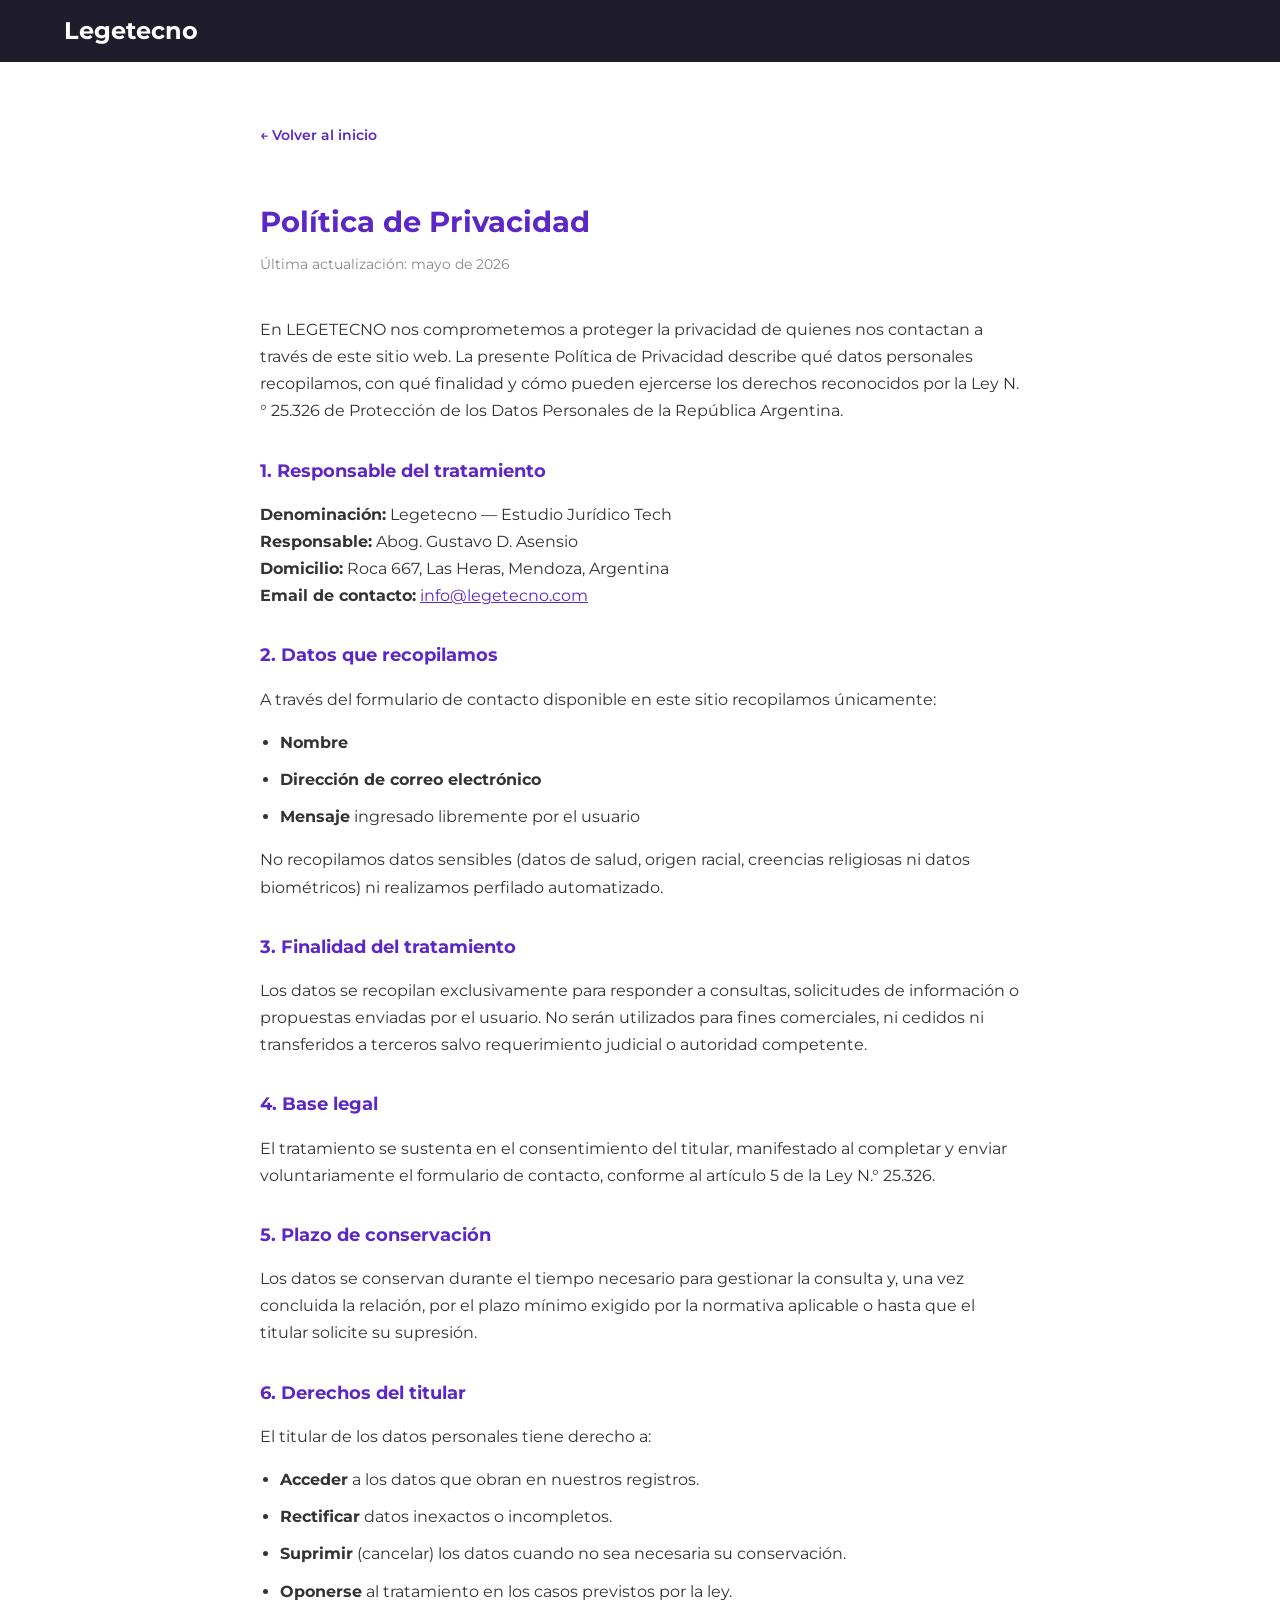
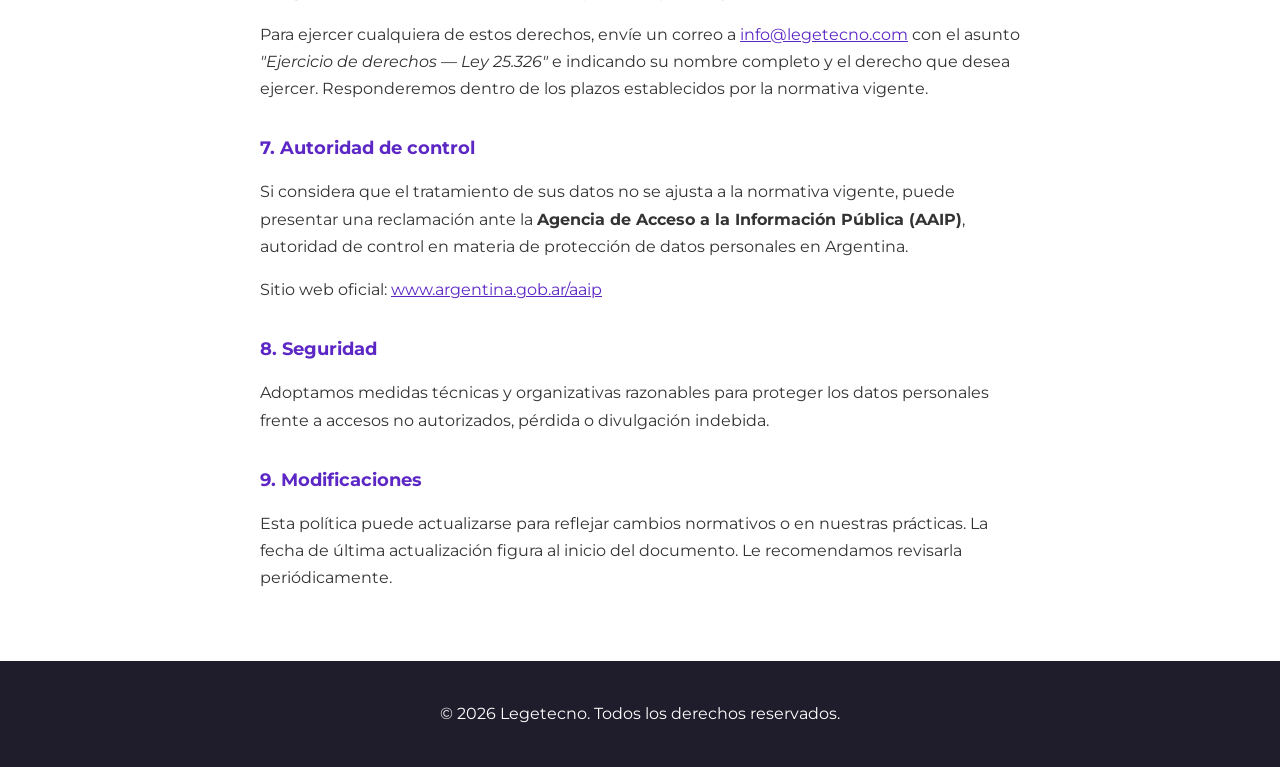
==== privacidad.html @ db590e84 "feat: launch LEGETECNO website Static landing page (HTML/CSS/JS) for LEGETECNO legaltech firm. - Bil" ====
<!DOCTYPE html>
<html lang="es">
<head>
    <meta charset="UTF-8">
    <meta name="viewport" content="width=device-width, initial-scale=1.0">
    <meta name="robots" content="noindex">
    <title>Política de Privacidad — Legetecno</title>
    <link rel="preconnect" href="https://fonts.googleapis.com">
    <link rel="preconnect" href="https://fonts.gstatic.com" crossorigin>
    <link href="https://fonts.googleapis.com/css2?family=Montserrat:wght@400;600;700&display=swap" rel="stylesheet">
    <link rel="stylesheet" href="css/styles.css">
    <style>
        .policy-body {
            max-width: 800px;
            margin: 0 auto;
            padding: 60px 20px;
        }
        .policy-body h1 {
            color: var(--primary-color);
            font-size: 1.8em;
            margin-bottom: 8px;
        }
        .policy-body .policy-date {
            color: #888;
            font-size: 0.9em;
            margin-bottom: 40px;
            display: block;
        }
        .policy-body h2 {
            color: var(--primary-color);
            font-size: 1.1em;
            margin-top: 32px;
            margin-bottom: 8px;
        }
        .policy-body p,
        .policy-body li {
            line-height: 1.7;
            margin-bottom: 10px;
        }
        .policy-body ul {
            padding-left: 20px;
        }
        .policy-body a {
            color: var(--primary-color);
        }
        .back-link {
            display: inline-block;
            margin-bottom: 32px;
            color: var(--accent-color);
            text-decoration: none;
            font-weight: 600;
            font-size: 0.9em;
        }
        .back-link:hover {
            text-decoration: underline;
        }
    </style>
</head>
<body>
    <header>
        <div class="container">
            <div class="logo"><a href="index.html" style="color:inherit;text-decoration:none;">Legetecno</a></div>
        </div>
    </header>

    <main>
        <div class="policy-body">
            <a href="index.html" class="back-link">← Volver al inicio</a>

            <h1>Política de Privacidad</h1>
            <span class="policy-date">Última actualización: mayo de 2026</span>

            <p>En LEGETECNO nos comprometemos a proteger la privacidad de quienes nos contactan a través de este sitio web. La presente Política de Privacidad describe qué datos personales recopilamos, con qué finalidad y cómo pueden ejercerse los derechos reconocidos por la Ley N.° 25.326 de Protección de los Datos Personales de la República Argentina.</p>

            <h2>1. Responsable del tratamiento</h2>
            <p>
                <strong>Denominación:</strong> Legetecno — Estudio Jurídico Tech<br>
                <strong>Responsable:</strong> Abog. Gustavo D. Asensio<br>
                <strong>Domicilio:</strong> Roca 667, Las Heras, Mendoza, Argentina<br>
                <strong>Email de contacto:</strong> <a href="mailto:info@legetecno.com">info@legetecno.com</a>
            </p>

            <h2>2. Datos que recopilamos</h2>
            <p>A través del formulario de contacto disponible en este sitio recopilamos únicamente:</p>
            <ul>
                <li><strong>Nombre</strong></li>
                <li><strong>Dirección de correo electrónico</strong></li>
                <li><strong>Mensaje</strong> ingresado libremente por el usuario</li>
            </ul>
            <p>No recopilamos datos sensibles (datos de salud, origen racial, creencias religiosas ni datos biométricos) ni realizamos perfilado automatizado.</p>

            <h2>3. Finalidad del tratamiento</h2>
            <p>Los datos se recopilan exclusivamente para responder a consultas, solicitudes de información o propuestas enviadas por el usuario. No serán utilizados para fines comerciales, ni cedidos ni transferidos a terceros salvo requerimiento judicial o autoridad competente.</p>

            <h2>4. Base legal</h2>
            <p>El tratamiento se sustenta en el consentimiento del titular, manifestado al completar y enviar voluntariamente el formulario de contacto, conforme al artículo 5 de la Ley N.° 25.326.</p>

            <h2>5. Plazo de conservación</h2>
            <p>Los datos se conservan durante el tiempo necesario para gestionar la consulta y, una vez concluida la relación, por el plazo mínimo exigido por la normativa aplicable o hasta que el titular solicite su supresión.</p>

            <h2>6. Derechos del titular</h2>
            <p>El titular de los datos personales tiene derecho a:</p>
            <ul>
                <li><strong>Acceder</strong> a los datos que obran en nuestros registros.</li>
                <li><strong>Rectificar</strong> datos inexactos o incompletos.</li>
                <li><strong>Suprimir</strong> (cancelar) los datos cuando no sea necesaria su conservación.</li>
                <li><strong>Oponerse</strong> al tratamiento en los casos previstos por la ley.</li>
            </ul>
            <p>Para ejercer cualquiera de estos derechos, envíe un correo a <a href="mailto:info@legetecno.com">info@legetecno.com</a> con el asunto <em>"Ejercicio de derechos — Ley 25.326"</em> e indicando su nombre completo y el derecho que desea ejercer. Responderemos dentro de los plazos establecidos por la normativa vigente.</p>

            <h2>7. Autoridad de control</h2>
            <p>Si considera que el tratamiento de sus datos no se ajusta a la normativa vigente, puede presentar una reclamación ante la <strong>Agencia de Acceso a la Información Pública (AAIP)</strong>, autoridad de control en materia de protección de datos personales en Argentina.</p>
            <p>Sitio web oficial: <a href="https://www.argentina.gob.ar/aaip" target="_blank" rel="noopener noreferrer">www.argentina.gob.ar/aaip</a></p>

            <h2>8. Seguridad</h2>
            <p>Adoptamos medidas técnicas y organizativas razonables para proteger los datos personales frente a accesos no autorizados, pérdida o divulgación indebida.</p>

            <h2>9. Modificaciones</h2>
            <p>Esta política puede actualizarse para reflejar cambios normativos o en nuestras prácticas. La fecha de última actualización figura al inicio del documento. Le recomendamos revisarla periódicamente.</p>
        </div>
    </main>

    <footer class="footer">
        <div class="container">
            <p>© 2026 Legetecno. Todos los derechos reservados.</p>
        </div>
    </footer>
</body>
</html>
---- css/styles.css ----
/* Root variables */
:root {
    --primary-color: #5c27c5;
    --secondary-color: #1f1d2b;
    --accent-color: #00bfa5;
    --accent-hover: #009e8d;
    --light-bg: #f7f8fa;
    --text-color: #333333;
    --white: #ffffff;
    --error-color: #e53935;
    --success-color: #2e7d32;
}

/* Base */
*, *::before, *::after {
    box-sizing: border-box;
}

body {
    font-family: 'Montserrat', sans-serif;
    margin: 0;
    color: var(--text-color);
    background-color: var(--white);
    line-height: 1.6;
}

.container {
    width: 90%;
    max-width: 1200px;
    margin: 0 auto;
}

/* Header */
header {
    background-color: var(--secondary-color);
    color: var(--white);
    padding: 12px 0;
    position: sticky;
    top: 0;
    z-index: 1000;
}

header .container {
    display: flex;
    flex-wrap: wrap;
    align-items: center;
    justify-content: space-between;
    gap: 8px;
}

.logo {
    font-size: 1.5em;
    font-weight: 700;
    white-space: nowrap;
}

nav {
    flex: 1;
    min-width: 0;
}

nav ul {
    list-style: none;
    display: flex;
    gap: 20px;
    margin: 0;
    padding: 0;
    justify-content: center;
}

nav ul li a {
    color: var(--white);
    text-decoration: none;
    font-weight: 500;
    transition: color 0.3s ease;
    white-space: nowrap;
}

nav ul li a:hover,
nav ul li a:focus {
    color: var(--accent-color);
    outline: none;
}

.header-actions {
    display: flex;
    align-items: center;
    gap: 10px;
}

.lang-btn {
    background-color: var(--accent-color);
    color: var(--white);
    border: none;
    padding: 6px 14px;
    border-radius: 3px;
    cursor: pointer;
    font-weight: 600;
    font-family: 'Montserrat', sans-serif;
    font-size: 0.85em;
    transition: background-color 0.3s ease;
    white-space: nowrap;
}

.lang-btn:hover {
    background-color: var(--accent-hover);
}

/* Hamburger */
.hamburger {
    display: none;
    flex-direction: column;
    justify-content: center;
    gap: 5px;
    background: none;
    border: none;
    cursor: pointer;
    padding: 4px;
    width: 36px;
    height: 36px;
}

.hamburger span {
    display: block;
    height: 2px;
    background-color: var(--white);
    border-radius: 2px;
    transition: transform 0.3s ease, opacity 0.3s ease;
}

.hamburger.active span:nth-child(1) {
    transform: translateY(7px) rotate(45deg);
}

.hamburger.active span:nth-child(2) {
    opacity: 0;
}

.hamburger.active span:nth-child(3) {
    transform: translateY(-7px) rotate(-45deg);
}

/* Hero */
.hero-section {
    min-height: 70vh;
    background-image: url('../images/gavel.png');
    background-size: cover;
    background-position: center;
    display: flex;
    align-items: center;
    justify-content: center;
}

.hero-overlay {
    background-color: rgba(0, 0, 0, 0.55);
    color: var(--white);
    padding: 60px 20px;
    text-align: center;
    width: 100%;
}

.hero-section h1 {
    font-size: 2.5em;
    margin-bottom: 0.5em;
    line-height: 1.2;
}

.hero-section .subtitle {
    font-size: 1.2em;
    margin-bottom: 1.5em;
    max-width: 600px;
    margin-left: auto;
    margin-right: auto;
}

/* Buttons */
.btn {
    display: inline-block;
    padding: 12px 28px;
    border-radius: 30px;
    text-decoration: none;
    font-weight: 600;
    cursor: pointer;
    border: none;
    font-family: 'Montserrat', sans-serif;
    font-size: 1em;
    transition: background-color 0.3s ease, transform 0.2s ease;
}

.btn.primary {
    background-color: var(--accent-color);
    color: var(--white);
}

.btn.primary:hover {
    background-color: var(--accent-hover);
    transform: translateY(-2px);
}

/* Sections */
.section {
    padding: 80px 20px;
}

.section h2 {
    font-size: 2em;
    text-align: center;
    margin-bottom: 40px;
    color: var(--primary-color);
}

.section-intro {
    max-width: 800px;
    margin: 0 auto 36px;
    text-align: center;
}

.about-section p {
    max-width: 800px;
    margin: 0 auto 1em;
}

/* Services / Startups grids */
.services-grid {
    display: grid;
    grid-template-columns: repeat(auto-fit, minmax(240px, 1fr));
    gap: 24px;
}

.startups-grid {
    display: grid;
    grid-template-columns: repeat(auto-fit, minmax(280px, 1fr));
    gap: 24px;
}

.service-card,
.startup-card {
    background-color: var(--light-bg);
    border-radius: 10px;
    padding: 24px;
    box-shadow: 0 4px 12px rgba(0, 0, 0, 0.06);
    border-top: 3px solid var(--primary-color);
    transition: transform 0.25s ease, box-shadow 0.25s ease;
}

.service-card:hover,
.startup-card:hover {
    transform: translateY(-5px);
    box-shadow: 0 10px 24px rgba(92, 39, 197, 0.13);
}

.card-icon {
    font-size: 2em;
    display: block;
    margin-bottom: 12px;
}

.service-card h3,
.startup-card h3 {
    margin-top: 0;
    margin-bottom: 8px;
    color: var(--primary-color);
    font-size: 1.1em;
}

.startup-card img {
    width: 60px;
    height: 60px;
    margin-bottom: 12px;
    display: block;
}

/* Investors */
.investors-section {
    background-color: var(--light-bg);
}

.investors-section p {
    max-width: 800px;
    margin: 0 auto 1em;
}

.investors-cta {
    display: block;
    width: fit-content;
    margin: 28px auto 0;
}

/* Contact */
.contact-info {
    list-style: none;
    padding: 0;
    margin-bottom: 28px;
}

.contact-info li {
    margin-bottom: 6px;
}

.contact-info a {
    color: var(--primary-color);
    text-decoration: none;
}

.contact-info a:hover {
    text-decoration: underline;
}

.contact-section form {
    display: grid;
    grid-template-columns: 1fr 1fr;
    gap: 20px;
    max-width: 700px;
}

.form-group {
    display: flex;
    flex-direction: column;
}

.form-group--full {
    grid-column: span 2;
}

.contact-section form label {
    margin-bottom: 6px;
    color: var(--primary-color);
    font-weight: 600;
    font-size: 0.9em;
}

.contact-section form input,
.contact-section form textarea {
    padding: 10px 12px;
    border: 1px solid #ddd;
    border-radius: 6px;
    font-size: 1em;
    font-family: 'Montserrat', sans-serif;
    transition: border-color 0.2s ease;
}

.contact-section form input:focus,
.contact-section form textarea:focus {
    outline: none;
    border-color: var(--primary-color);
}

.contact-section form input.error,
.contact-section form textarea.error {
    border-color: var(--error-color);
}

.contact-section form textarea {
    resize: vertical;
}

.field-error {
    font-size: 0.8em;
    color: var(--error-color);
    margin-top: 4px;
    min-height: 1.2em;
}

.form-success {
    margin-top: 24px;
    padding: 16px 20px;
    background-color: #e8f5e9;
    border-left: 4px solid var(--success-color);
    border-radius: 6px;
    color: var(--success-color);
    font-weight: 600;
}

.form-success p,
.form-error p {
    margin: 0;
}

.form-error {
    margin-top: 24px;
    padding: 16px 20px;
    background-color: #ffebee;
    border-left: 4px solid var(--error-color);
    border-radius: 6px;
    color: var(--error-color);
    font-weight: 600;
}

/* Scroll-in animation */
.fade-in {
    opacity: 0;
    transform: translateY(22px);
    transition: opacity 0.5s ease, transform 0.5s ease;
}

.fade-in.visible {
    opacity: 1;
    transform: translateY(0);
}

/* Footer */
.footer {
    background-color: var(--secondary-color);
    color: var(--white);
    text-align: center;
    padding: 24px 0;
}

.footer-links {
    margin-top: 8px;
    font-size: 0.85em;
}

.footer-links a {
    color: rgba(255, 255, 255, 0.65);
    text-decoration: none;
    transition: color 0.2s ease;
}

.footer-links a:hover {
    color: var(--white);
}

/* ── Responsive: Tablet (768px) ── */
@media (max-width: 768px) {
    .hero-section h1 {
        font-size: 1.8em;
    }

    .section h2 {
        font-size: 1.6em;
    }

    nav {
        display: none;
        width: 100%;
        order: 3;
        padding: 12px 0 20px;
        border-top: 1px solid rgba(255, 255, 255, 0.1);
        margin-top: 8px;
    }

    nav.nav-open {
        display: block;
    }

    nav ul {
        flex-direction: column;
        align-items: center;
        gap: 18px;
    }

    .hamburger {
        display: flex;
    }

    .contact-section form {
        grid-template-columns: 1fr;
    }

    .form-group--full {
        grid-column: span 1;
    }
}

/* ── Responsive: Mobile (480px) ── */
@media (max-width: 480px) {
    .hero-section {
        min-height: 60vh;
    }

    .hero-section h1 {
        font-size: 1.4em;
    }

    .hero-section .subtitle {
        font-size: 1em;
    }

    .section {
        padding: 50px 16px;
    }

    .services-grid,
    .startups-grid {
        grid-template-columns: 1fr;
    }

    .logo {
        font-size: 1.2em;
    }
}
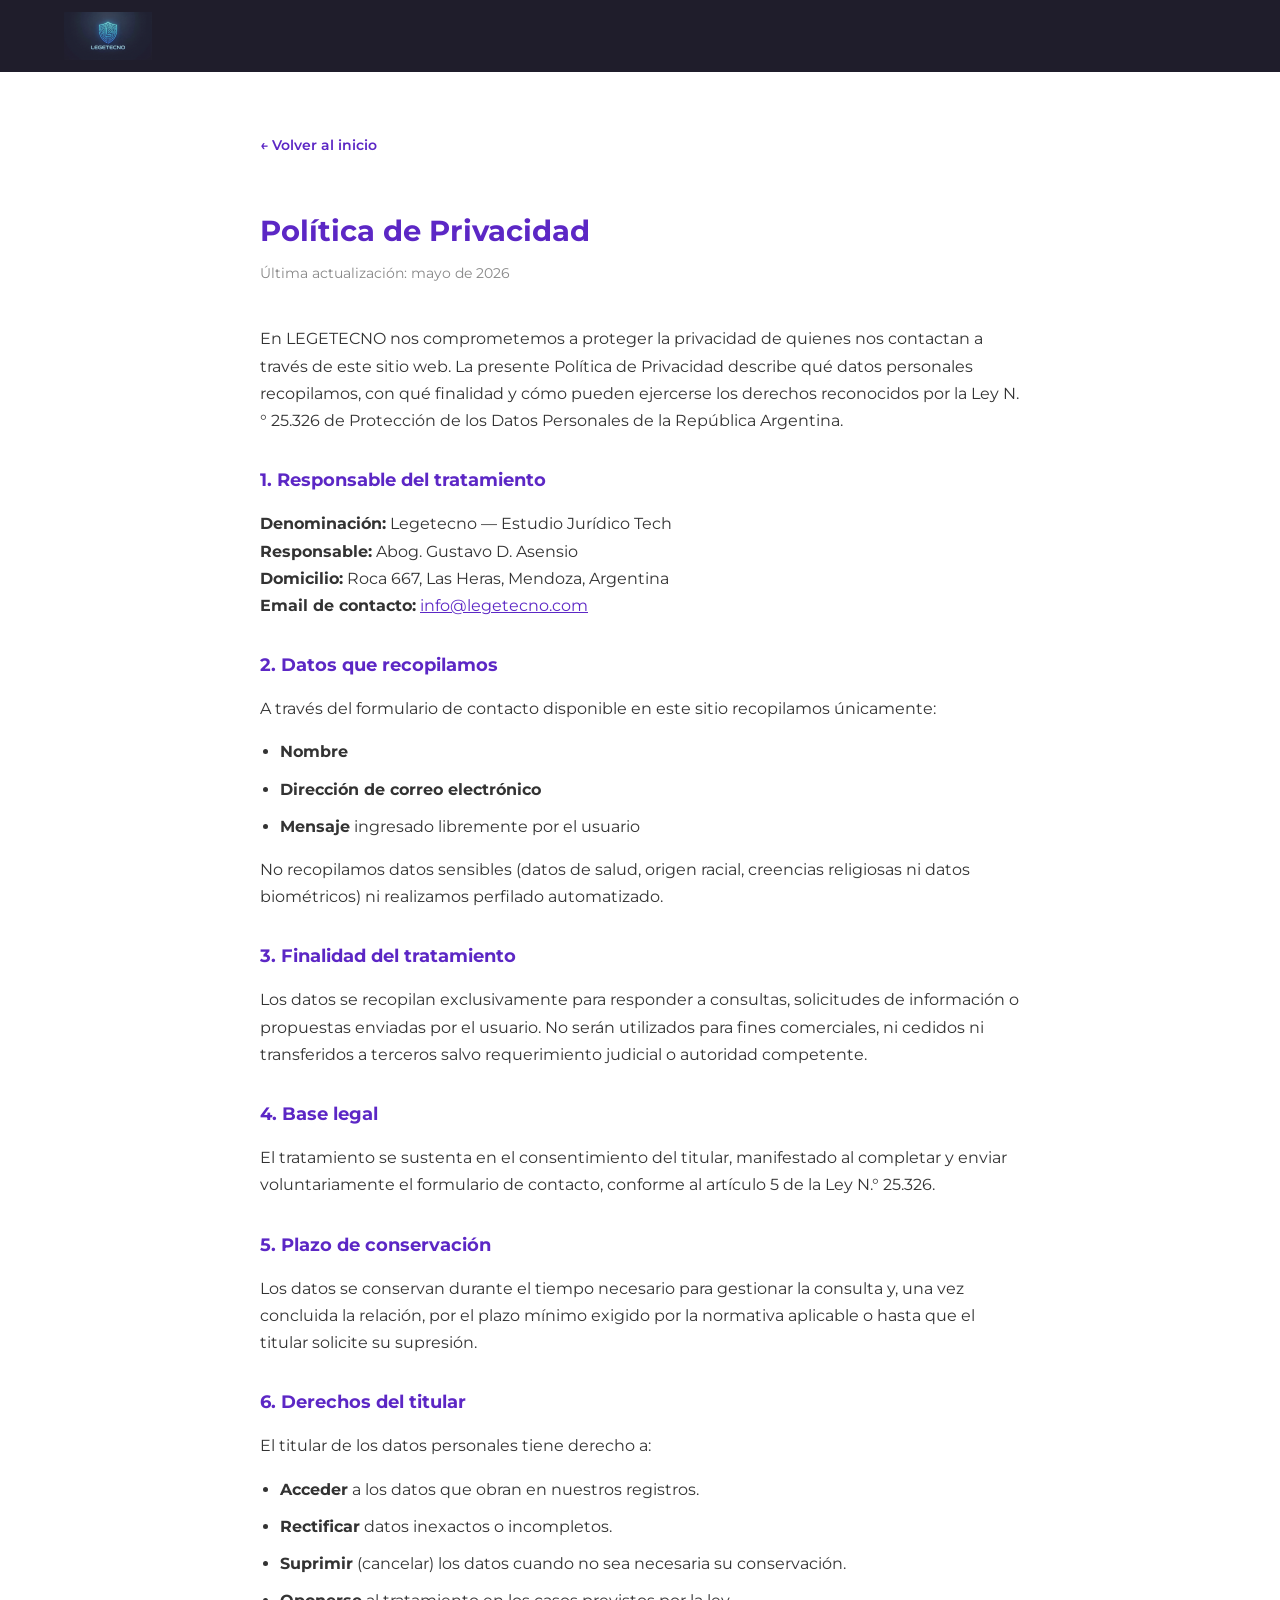
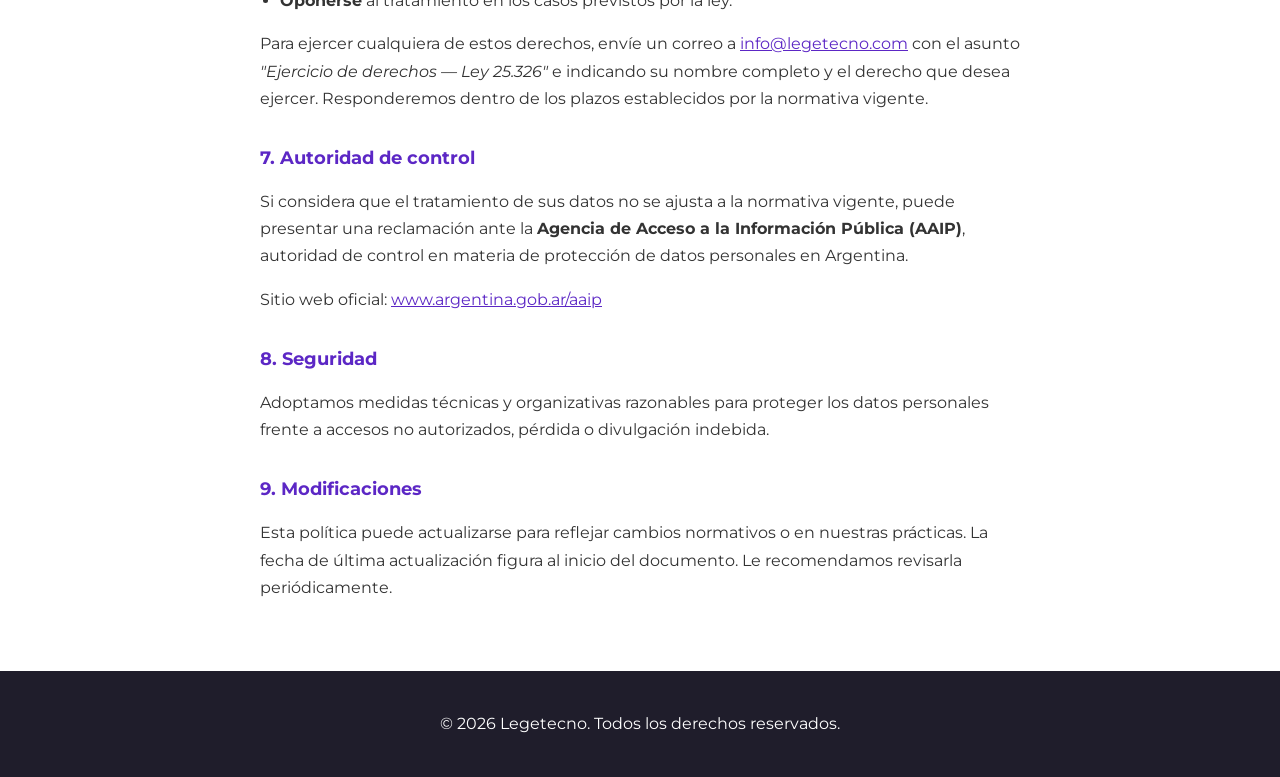
==== commit a8c85695: "feat: add logo and finalize header - Integrate LEGETECNO shield logo in header (mix-blend-mode: scre" ====
--- a/privacidad.html
+++ b/privacidad.html
@@ -59,7 +59,11 @@
 <body>
     <header>
         <div class="container">
-            <div class="logo"><a href="index.html" style="color:inherit;text-decoration:none;">Legetecno</a></div>
+            <div class="logo">
+                <a href="index.html" aria-label="Legetecno — inicio">
+                    <img src="images/logo.png" alt="Legetecno" height="48">
+                </a>
+            </div>
         </div>
     </header>
 
--- a/css/styles.css
+++ b/css/styles.css
@@ -49,9 +49,21 @@
 }
 
 .logo {
-    font-size: 1.5em;
-    font-weight: 700;
-    white-space: nowrap;
+    display: flex;
+    align-items: center;
+    flex-shrink: 0;
+}
+
+.logo a {
+    display: flex;
+    align-items: center;
+}
+
+.logo img {
+    height: 48px;
+    width: auto;
+    mix-blend-mode: screen;
+    display: block;
 }
 
 nav {
@@ -486,7 +498,7 @@
         grid-template-columns: 1fr;
     }
 
-    .logo {
-        font-size: 1.2em;
-    }
-}
+    .logo img {
+        height: 38px;
+    }
+}
